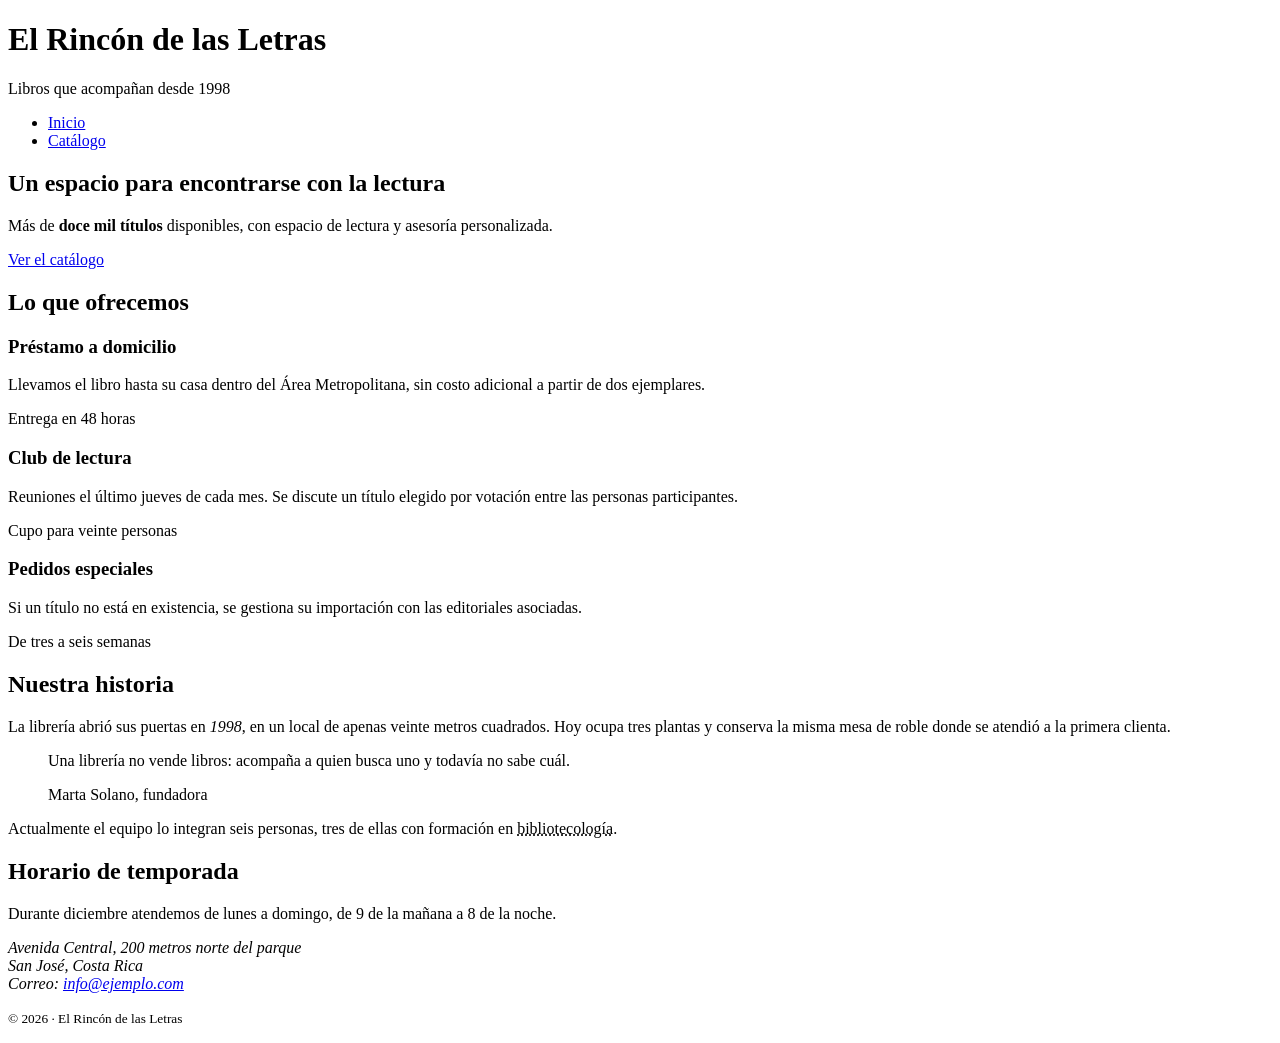
==== ac1-css/index.html @ 1953db5a "Agregar archivos HTML y CSS para el catálogo y estilos del proyecto" ====
<!DOCTYPE html>
<html lang="es">

<head>
  <meta charset="UTF-8">
  <meta name="viewport" content="width=device-width, initial-scale=1.0">
  <meta name="author" content="Liam Barrantes Calvo">
  <meta name="description" content="Librería El Rincón de las Letras: catálogo, servicios y contacto.">
  <meta name="keywords" content="librería, libros, lectura, catálogo, Costa Rica">

  <title>Inicio | El Rincón de las Letras</title>

  <link rel="icon" href="recursos/favicon.png" type="image/png">
  <link rel="stylesheet" href="css/estilos.css">

  <!--AQUÍ SE ENLAZA LA HOJA DE ESTILOS QUE USTED DEBE CREAR.
       El archivo debe llamarse  css/estilos.css -->

</head>

<body>

  <!--CABECERA-->
  <header id="cabecera">
    <div class="marca">
      <h1>El Rincón de las Letras</h1>
      <p class="lema">Libros que acompañan desde 1998</p>
    </div>

    <nav class="menu-principal">
      <ul>
        <li><a href="index.html" class="enlace-activo">Inicio</a></li>
        <li><a href="catalogo.html">Catálogo</a></li>
      </ul>
    </nav>
  </header>

  <!--CONTENIDO PRINCIPAL-->
  <main id="contenido">

    <!-- Zona de presentación -->
    <section id="portada" class="hero">
      <h2>Un espacio para encontrarse con la lectura</h2>
      <p class="hero-texto">
        Más de <strong>doce mil títulos</strong> disponibles, con espacio
        de lectura y asesoría personalizada.
      </p>
      <a href="catalogo.html" class="boton boton-principal">Ver el catálogo</a>
    </section>

    <!-- Tres bloques para maquetar en fila -->
    <section id="servicios">
      <h2>Lo que ofrecemos</h2>

      <div class="rejilla-servicios">

        <article class="tarjeta">
          <h3>Préstamo a domicilio</h3>
          <p>
            Llevamos el libro hasta su casa dentro del Área Metropolitana,
            sin costo adicional a partir de dos ejemplares.
          </p>
          <p class="tarjeta-pie">Entrega en 48 horas</p>
        </article>

        <article class="tarjeta">
          <h3>Club de lectura</h3>
          <p>
            Reuniones el último jueves de cada mes. Se discute un título
            elegido por votación entre las personas participantes.
          </p>
          <p class="tarjeta-pie">Cupo para veinte personas</p>
        </article>

        <article class="tarjeta">
          <h3>Pedidos especiales</h3>
          <p>
            Si un título no está en existencia, se gestiona su importación
            con las editoriales asociadas.
          </p>
          <p class="tarjeta-pie">De tres a seis semanas</p>
        </article>

      </div>
    </section>

    <!-- Contenido con cita -->
    <section id="historia">
      <h2>Nuestra historia</h2>

      <p>
        La librería abrió sus puertas en <em>1998</em>, en un local de
        apenas veinte metros cuadrados. Hoy ocupa tres plantas y conserva
        la misma mesa de roble donde se atendió a la primera clienta.
      </p>

      <blockquote class="cita">
        <p>
          Una librería no vende libros: acompaña a quien busca uno y
          todavía no sabe cuál.
        </p>
        <footer class="cita-autoria">Marta Solano, fundadora</footer>
      </blockquote>

      <p>
        Actualmente el equipo lo integran seis personas, tres de ellas
        con formación en <abbr title="Bibliotecología">bibliotecología</abbr>.
      </p>
    </section>

  </main>

  <!--CONTENIDO SECUNDARIO -->
  <aside id="aviso" class="panel-aviso">
    <h2>Horario de temporada</h2>
    <p>
      Durante diciembre atendemos de lunes a domingo, de 9 de la mañana
      a 8 de la noche.
    </p>
  </aside>

  <!-- PIE -->
  <footer id="pie">
    <div class="pie-contenido">
      <address class="datos-contacto">
        Avenida Central, 200 metros norte del parque<br>
        San José, Costa Rica<br>
        Correo: <a href="mailto:info@ejemplo.com">info@ejemplo.com</a>
      </address>

      <p class="creditos"><small>&copy; 2026 · El Rincón de las Letras</small></p>
    </div>
  </footer>

</body>

</html>
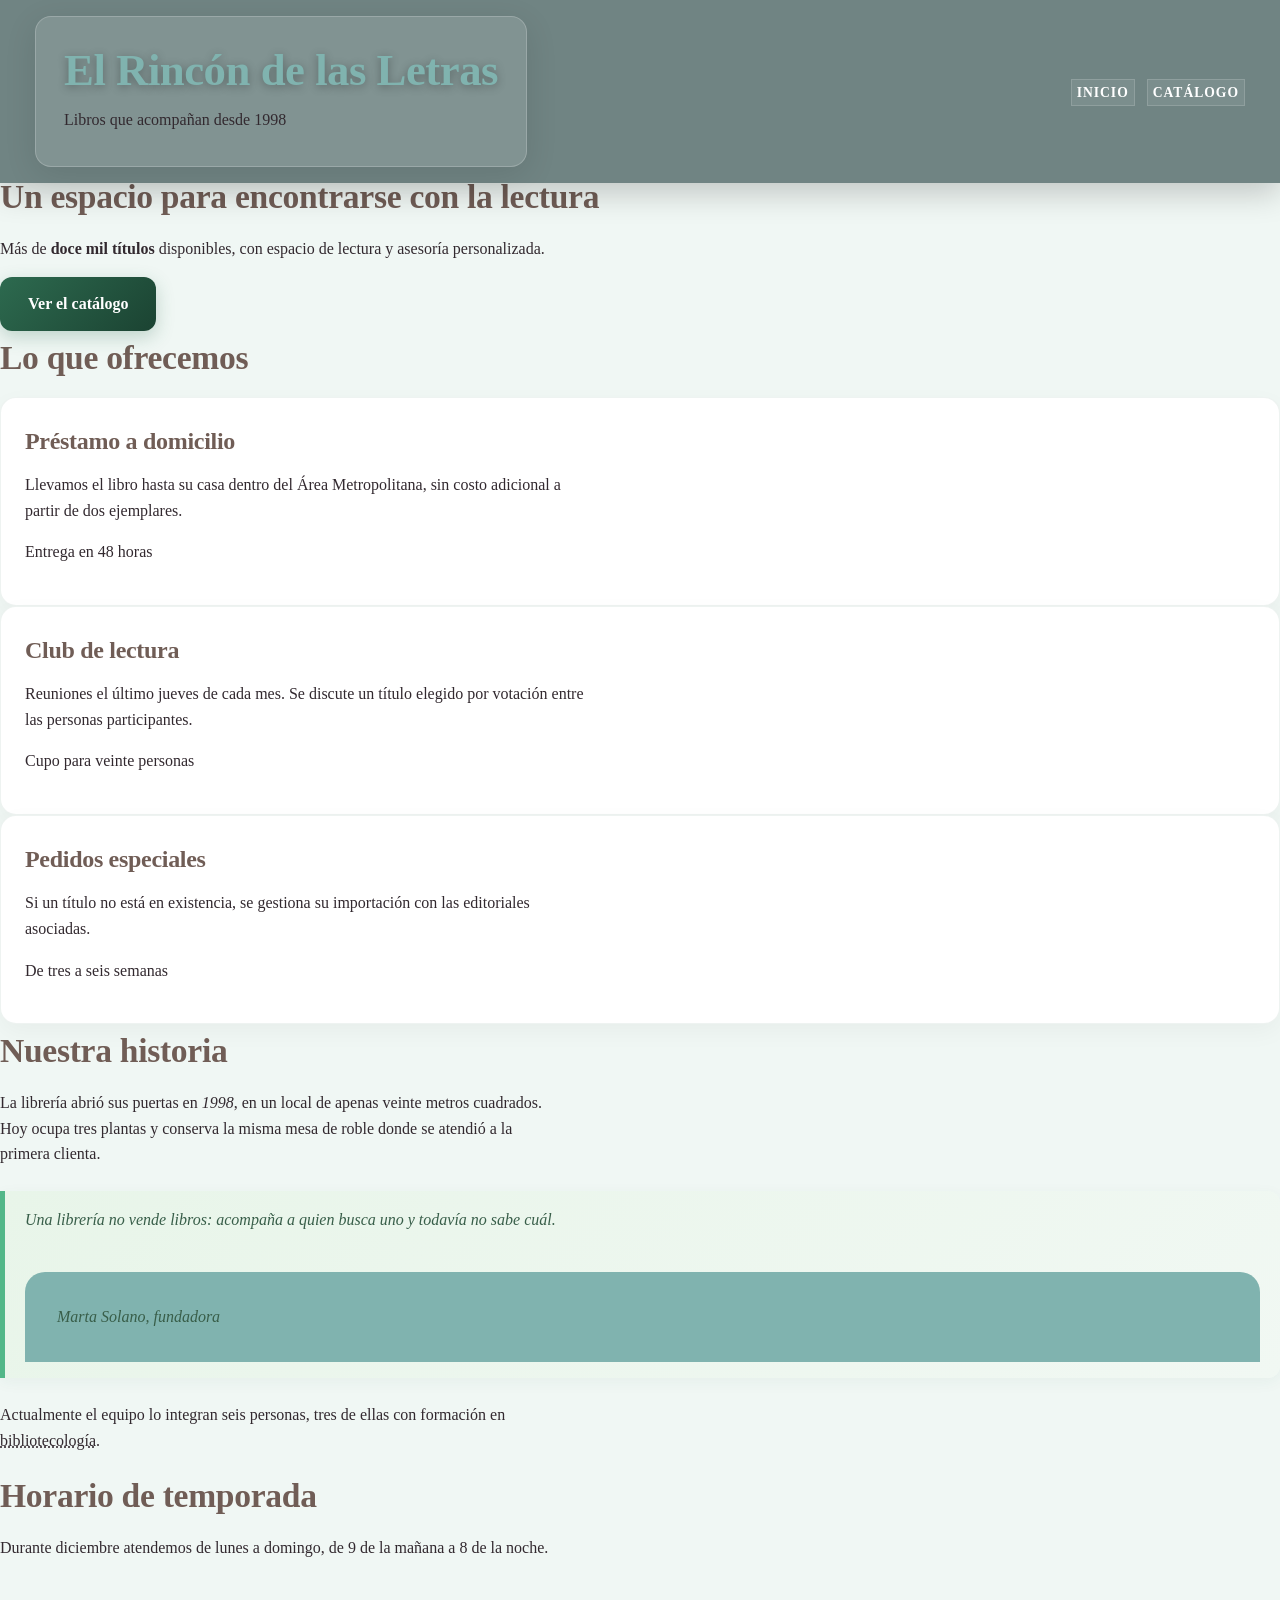
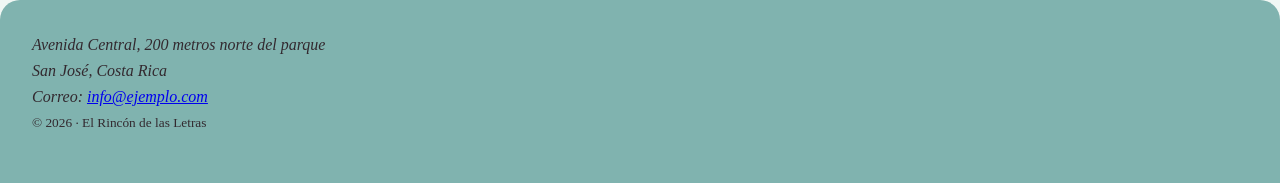
==== commit c4a1e521: "Refactor code structure for improved readability and maintainability" ====
--- a/ac1-css/index.html
+++ b/ac1-css/index.html
@@ -10,7 +10,7 @@
 
   <title>Inicio | El Rincón de las Letras</title>
 
-  <link rel="icon" href="recursos/favicon.png" type="image/png">
+  <link rel="icon" href="../ac1-html/recursos/favicon2.png" type="image/png">
   <link rel="stylesheet" href="css/estilos.css">
 
   <!--AQUÍ SE ENLAZA LA HOJA DE ESTILOS QUE USTED DEBE CREAR.
--- a/ac1-css/css/estilos.css
+++ b/ac1-css/css/estilos.css
@@ -0,0 +1,414 @@
+html {
+    font-size: 100%;
+    scroll-behavior: smooth;
+}
+
+* {
+    margin: 0;
+    padding: 0;
+    box-sizing: border-box;
+}
+
+body {
+    font-size: 1rem;
+    line-height: 1.6;
+    font-family: 'Times New Roman', 'Arial',  sans-serif;
+    color: #32292f;
+    background-color: #f0f7f4;
+    padding-top: 170px;
+}
+
+.cabecera{
+    max-width: 1200px;
+    margin: 0 auto;
+    padding: 25px;
+}
+
+/* --- ENCABEZADOS Y TEXTO --- */
+h1 {
+    font-size: 2.8rem;
+    font-weight: 800;
+    color: #80b3af;
+    text-align: center;
+    text-shadow: 0 2px 10px rgba(0, 0, 0, 0.3);
+    letter-spacing: -0.5px;
+}
+
+h2, h3 {
+    color:#705d56;
+    margin-bottom: 12px;
+    font-weight: 700;
+    letter-spacing: -0.3px;
+}
+
+h2 { font-size: 2.1rem; }
+h3 { font-size: 1.5rem; }
+
+p {
+    font-size: 1rem;
+    font-weight: 400;
+    margin-bottom: 16px;
+}
+
+main p {
+    max-width: 70ch;
+}
+
+main a {
+    color: #2d6a4f;
+    text-decoration: none;
+    font-weight: 600;
+    position: relative;
+    padding-bottom: 2px;
+    transition: color 0.3s ease;
+}
+
+/* Efecto de línea animada debajo de los enlaces */
+main a::after {
+    content: '';
+    position: absolute;
+    width: 0%;
+    height: 2px;
+    bottom: 0;
+    left: 0;
+    background-color: #52b788;
+    transition: width 0.3s cubic-bezier(0.4, 0, 0.2, 1);
+    border-radius: 2px;
+}
+
+main a:hover {
+    color: #1b4332;
+}
+
+main a:hover::after {
+    width: 100%;
+}
+
+blockquote {
+    font-style: italic;
+    color: #385e49;
+    background: linear-gradient(135deg, #e8f5e9 0%, #f1f8f3 100%);
+    border-left: 5px solid #52b788;
+    padding: 16px 20px;
+    border-radius: 0 12px 12px 0;
+    box-shadow: 0 4px 15px rgba(45, 106, 79, 0.05);
+    margin: 24px 0;
+}
+
+/* --- HEADER Y MENÚ FLOTANTE --- */
+#cabecera {
+    display: flex;
+    justify-content: space-between;
+    align-items: center;
+    position: fixed;
+    top: 0;
+    left: 0;
+    width: 100%;
+    background-color:#708483;
+    background-size: cover;
+    background-position: center;
+    padding: 16px 35px;
+    z-index: 100;
+    box-shadow: 0 10px 30px rgba(0, 0, 0, 0.2);
+}
+
+.marca{
+    background: rgba(255, 255, 255, 0.12);
+    padding: 18px 28px;
+    border-radius: 16px;
+    border: 1px solid rgba(255, 255, 255, 0.2);
+    box-shadow: 0 8px 32px rgba(0, 0, 0, 0.1);
+}
+
+header nav ul {
+    list-style-type: none;
+    display: flex;
+    gap: 12px;
+}
+ 
+/* Botones del menú de navegación */
+header nav a {
+    text-transform: uppercase;
+    letter-spacing: 1px;
+    font-size: 0.85rem;
+    font-weight: 700;
+    text-decoration: none;
+    padding: 5px;
+    color: #ffffff;
+    border: radius 25px;
+    background: rgba(255, 255, 255, 0.08);
+    border: 1px solid rgba(255, 255, 255, 0.15);
+    transition: all 0.3s cubic-bezier(0.4, 0, 0.2, 1);
+}
+
+header nav a:hover {/*hover del menu*/
+    color: #1b4332;
+    background-color: #74c69d;
+    border-color: #74c69d;
+    transform: translateY(-3px);
+    box-shadow: 0 6px 20px rgba(116, 198, 157, 0.4);
+}
+
+/*Nav secundario*/
+#indice{
+    list-style-type: none;
+    display: flex;
+    gap: 12px;
+    text-align: center;
+
+ nav a {
+    text-transform: uppercase;
+    letter-spacing: 1px;
+    font-size: 0.85rem;
+    font-weight: 700;
+    text-decoration: none;
+    padding: 5px;
+    color: #ffffff;
+    border: radius 25px;
+    background: rgba(255, 255, 255, 0.08);
+    border: 1px solid rgba(255, 255, 255, 0.15);
+    transition: all 0.3s cubic-bezier(0.4, 0, 0.2, 1);
+}
+
+ nav a:hover {/*hover del menu*/
+    color: #1b4332;
+    background-color: #74c69d;
+    border-color: #74c69d;
+    transform: translateY(-3px);
+    box-shadow: 0 6px 20px rgba(116, 198, 157, 0.4);
+
+ }
+}
+/* --- EFECTOS DE BOTONES PRINCIPALES --- */
+.boton, .boton-secundario {
+    position: relative;
+    display: inline-flex;
+    align-items: center;
+    justify-content: center;
+    background: linear-gradient(135deg, #2d6a4f 0%, #1b4332 100%);
+    color: #ffffff;
+    padding: 14px 28px;
+    border: none;
+    border-radius: 12px;
+    font-family: inherit;
+    font-size: 1rem;
+    font-weight: 700;
+    cursor: pointer;
+    overflow: hidden;
+    z-index: 1;
+    box-shadow: 0 6px 18px rgba(45, 106, 79, 0.25);
+    transition: all 0.3s cubic-bezier(0.4, 0, 0.2, 1);
+}
+
+
+
+.boton:hover::before, .boton-secundario:hover::before {
+    left: 100%;
+}
+
+.boton:hover {
+    transform: translateY(-4px) scale(1.02);
+    box-shadow: 0 12px 25px rgba(45, 106, 79, 0.4);
+    background: linear-gradient(135deg, #40916c 0%, #2d6a4f 100%);
+}
+
+.boton:active {
+    transform: translateY(-1px) scale(0.99);
+    box-shadow: 0 4px 12px rgba(45, 106, 79, 0.3);
+}
+
+.boton:focus {
+    outline: none;
+    box-shadow: 0 0 0 4px rgba(82, 183, 136, 0.4);
+}
+
+/* Variante botón secundario (Estilo Terracota/Tierra) */
+.boton-secundario {
+    background: linear-gradient(135deg, #e07a5f 0%, #d8572a 100%);
+    box-shadow: 0 6px 18px rgba(224, 122, 95, 0.25);
+}
+
+.boton-secundario:hover {
+    background: linear-gradient(135deg, #f48c06 0%, #e07a5f 100%);
+    box-shadow: 0 12px 25px rgba(224, 122, 95, 0.4);
+}
+
+/* --- TARJETAS E INTERACTIVIDAD --- */
+.tarjeta {
+    background-color: #ffffff;
+    padding: 24px;
+    border-radius: 16px;
+    border: 1px solid rgba(45, 106, 79, 0.08);
+    box-shadow: 0 8px 24px rgba(0, 0, 0, 0.04);
+    transition: all 0.4s cubic-bezier(0.165, 0.84, 0.44, 1);
+    animation: aparecer 0.8s ease-out;
+}
+
+.tarjeta:hover {
+    transform: translateY(-8px);
+    box-shadow: 0 18px 38px rgba(45, 106, 79, 0.12);
+    border-color: rgba(82, 183, 136, 0.3);
+}
+
+
+/* --- FORMULARIOS ESTILIZADOS --- */
+fieldset {
+    
+    padding: 24px;
+    margin-bottom: 24px;
+    border: 2px solid #d8f3dc;
+    border-radius: 16px;
+    background-color: #ffffff;
+    box-shadow: 0 4px 20px rgba(0, 0, 0, 0.02);
+}
+
+legend {
+    padding: 4px 14px;
+    font-weight: 700;
+    color: #1b4332;
+    background-color: #d8f3dc;
+    border-radius: 20px;
+    font-size: 0.95rem;
+}
+
+form label {
+    display: block;
+    margin-bottom: 8px;
+    font-weight: 600;
+    color: #2d6a4f;
+}
+
+form input[type="text"],
+form input[type="email"],
+form input[type="password"],
+form input[type="tel"],
+form input[type="number"],
+form input[type="date"],
+form select,
+form textarea {
+    width: 100%;
+    padding: 12px 16px;
+    border: 2px solid #e2e8f0;
+    border-radius: 10px;
+    margin-bottom: 16px;
+    font-size: 1rem;
+    font-family: inherit;
+    background-color: #fcfdfe;
+    transition: all 0.3s ease;
+}
+
+/* Animación del foco en los campos */
+form input:focus,
+form select:focus,
+form textarea:focus {
+    outline: none;
+    border-color: #52b788;
+    background-color: #ffffff;
+    box-shadow: 0 0 0 4px rgba(82, 183, 136, 0.18);
+    transform: translateY(-2px);
+}
+
+/* Validación suave con color */
+form input:invalid:not(:placeholder-shown) {
+    border-color: #e63946;
+    box-shadow: 0 0 0 3px rgba(230, 57, 70, 0.12);
+}
+
+form input:valid:not(:placeholder-shown) {
+    border-color: #2a9d8f;
+    box-shadow: 0 0 0 3px rgba(42, 157, 143, 0.12);
+}
+
+/* --- TABLAS MODERNAS --- */
+table {
+    border-collapse: separate;
+    border-spacing: 0;
+    width: 100%;
+    margin-bottom: 24px;
+    border-radius: 12px;
+    overflow: hidden;
+    box-shadow: 0 4px 15px rgba(0, 0, 0, 0.04);
+}
+
+th, td {
+    padding: 14px 18px;
+    text-align: left;
+}
+
+thead th {
+    background-color: #668584;
+    color: white;
+    font-size: 0.9rem;
+    text-transform: uppercase;
+    letter-spacing: 1px;
+}
+
+tbody tr {
+    background-color: #ffffff;
+    transition: background-color 0.2s ease;
+}
+
+tbody tr:nth-child(even) {
+    background-color: #f7faf7;
+}
+
+tbody tr:hover {
+    background-color: #e8f5e9;
+}
+
+/* --- FOOTER --- */
+footer {
+    background-color: #80b3af;
+    padding: 32px;
+    margin-top: 40px;
+    border-radius: 20px 20px 0 0;
+    display: flex;
+    justify-content: space-between;
+    align-items: center;
+    gap: 20px;
+}
+
+/* --- ANIMACIONES KEYFRAMES --- */
+@keyframes aparecer {
+    from {
+        opacity: 0;
+        transform: translateY(25px);
+    }
+    to {
+        opacity: 1;
+        transform: translateY(0);
+    }
+}
+
+@keyframes pulsoSuave {
+    0%, 100% {
+        transform: scale(1);
+        box-shadow: 0 4px 12px rgba(197, 90, 17, 0.35);
+    }
+    50% {
+        transform: scale(1.06);
+        box-shadow: 0 8px 20px rgba(197, 90, 17, 0.5);
+    }
+}
+
+/*Listas de horario.html*/
+main ul, main ol{
+    padding-left: 24px;
+    margin-bottom: 16px;
+}
+
+main li{
+    margin-bottom: 6px;
+}
+
+/*La lista descriptiva*/
+.glosario dt{
+    font-weight: 700;
+    margin-top: 12px;
+}
+
+.glosario dd{
+    margin-left: 20px;
+    margin-bottom: 8px;
+}
+
